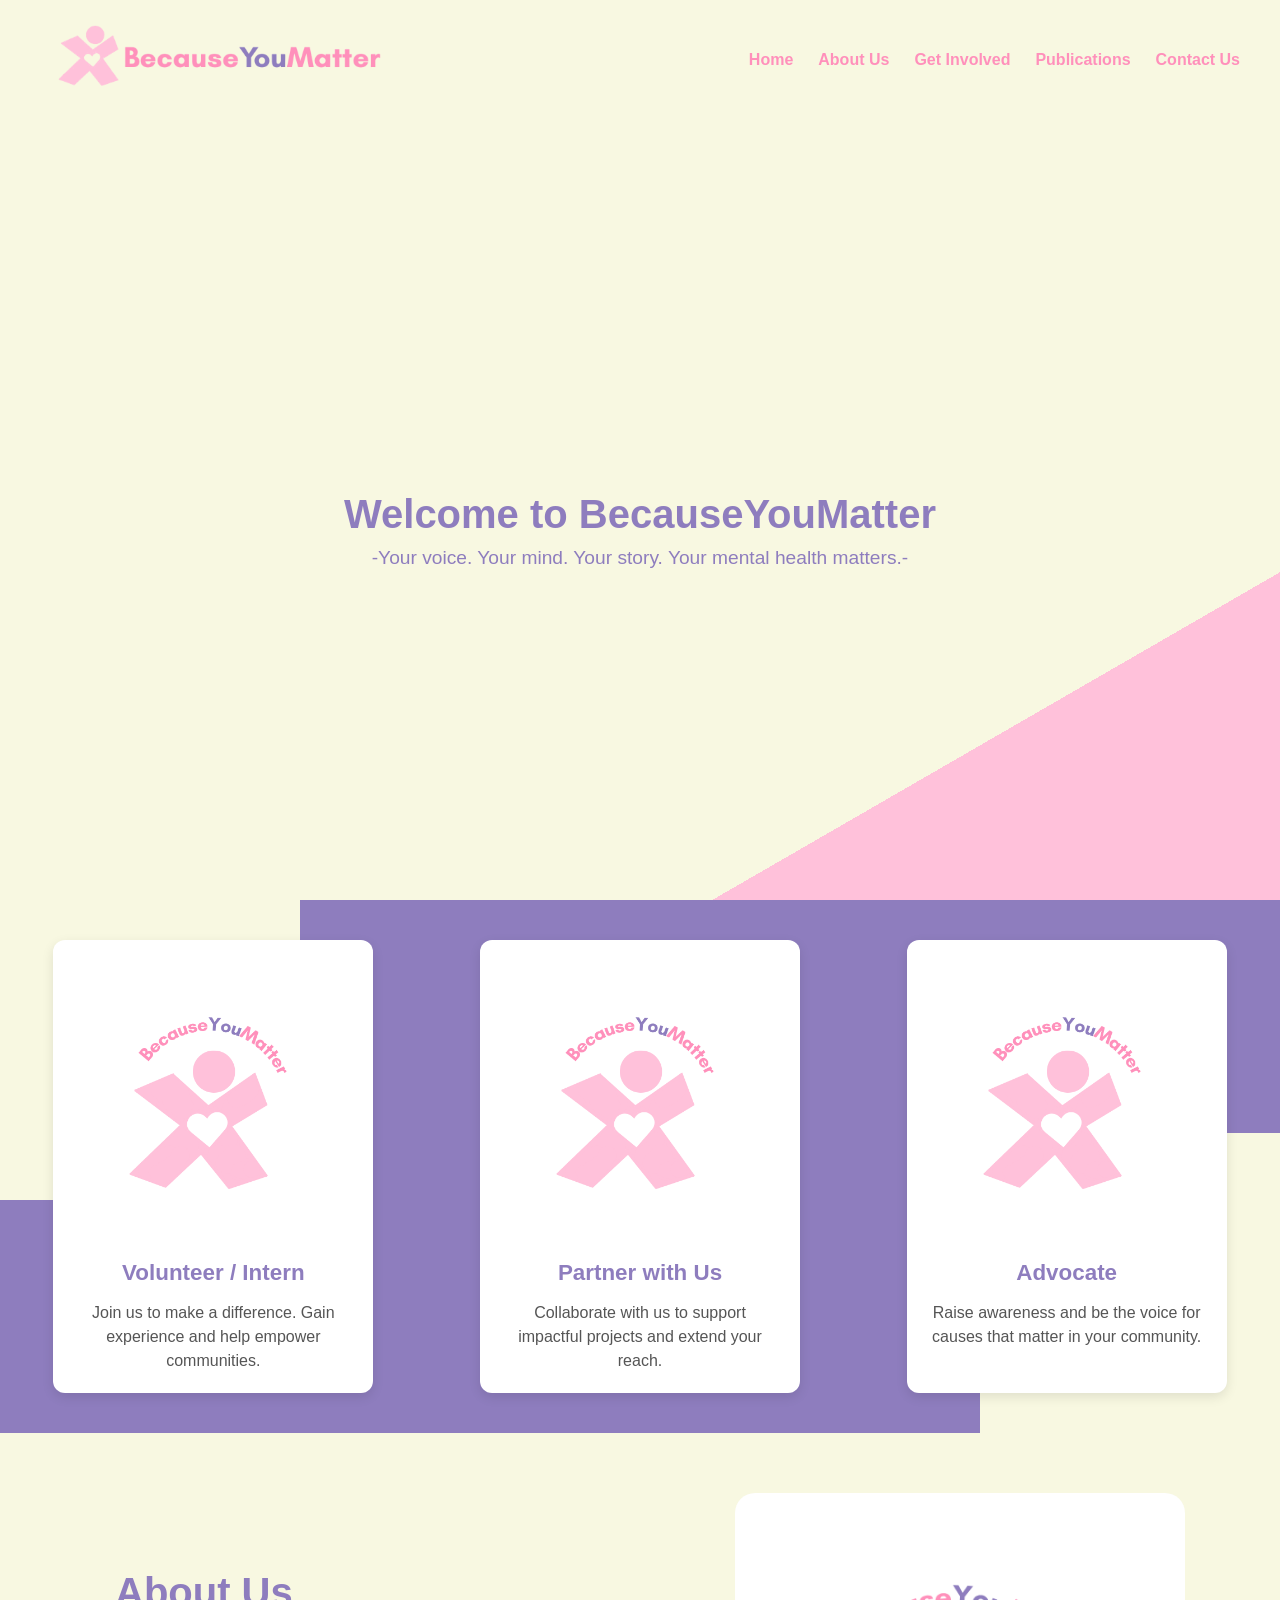
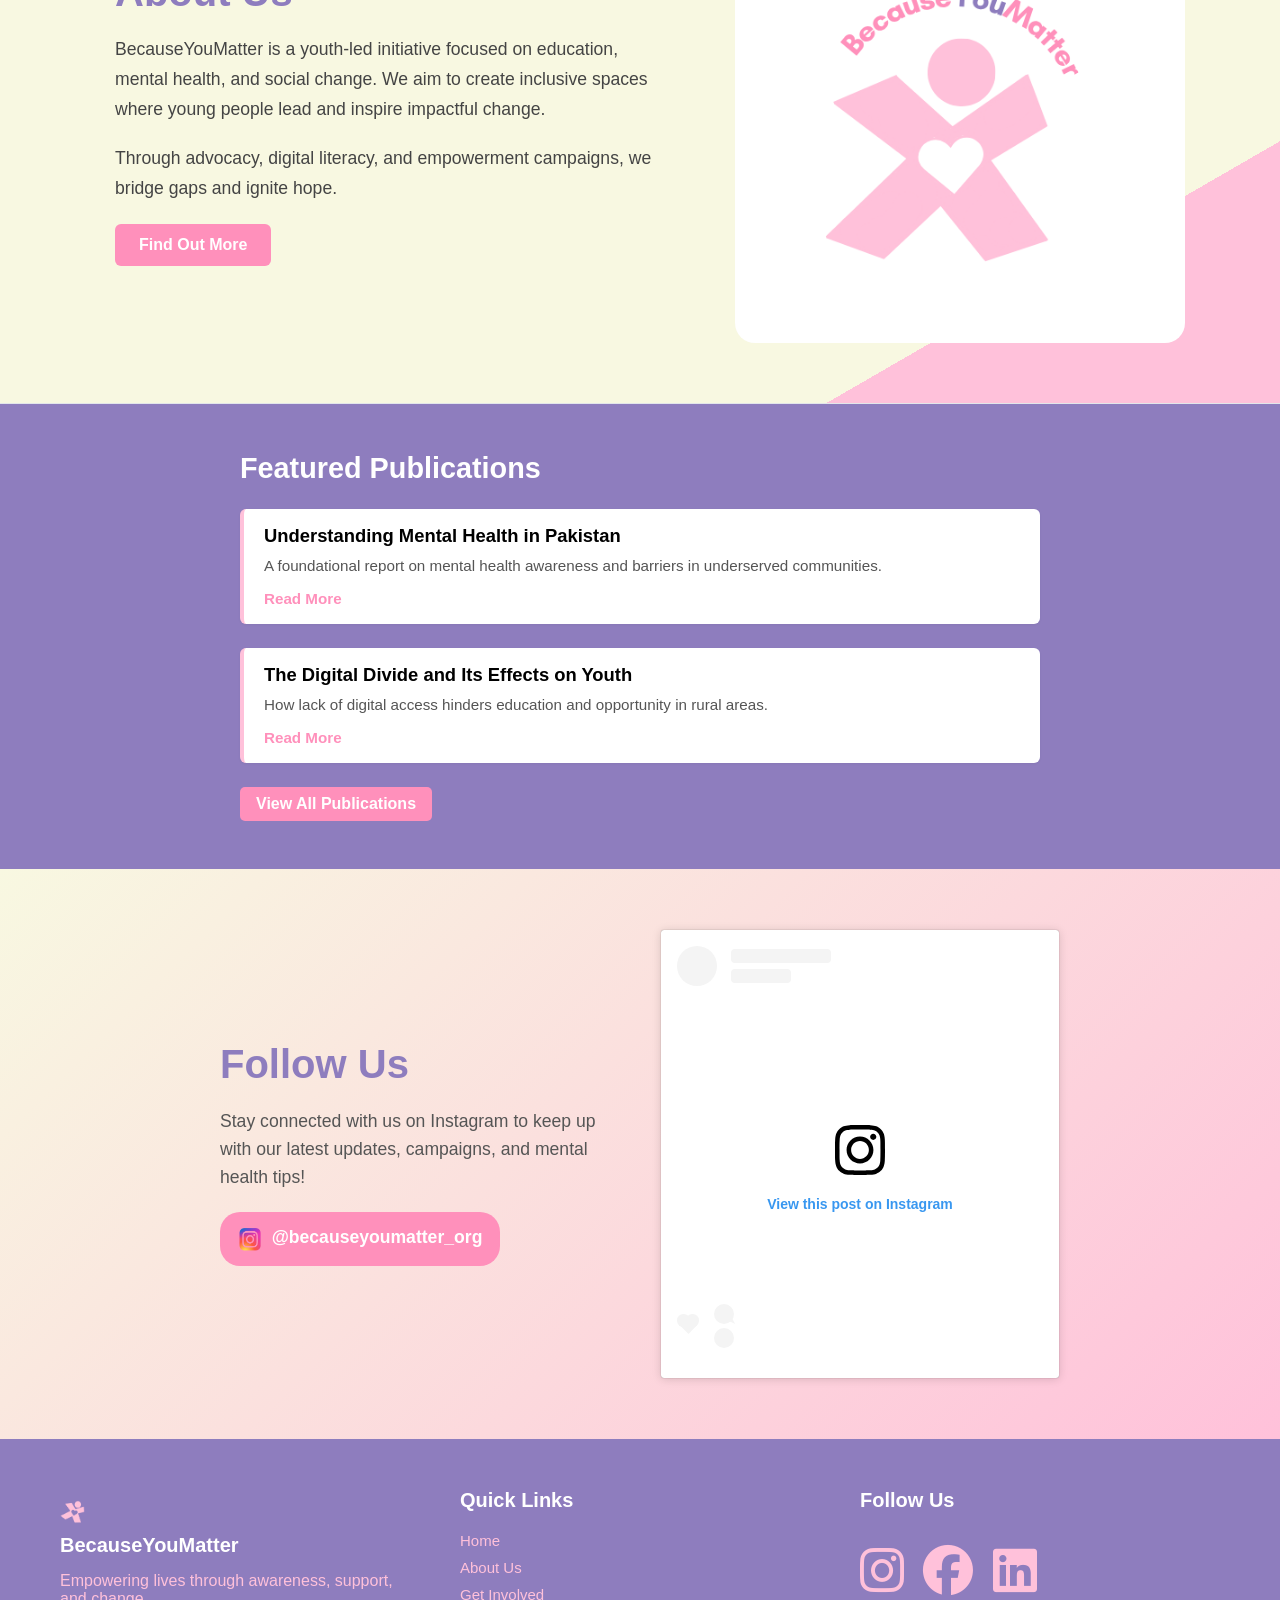
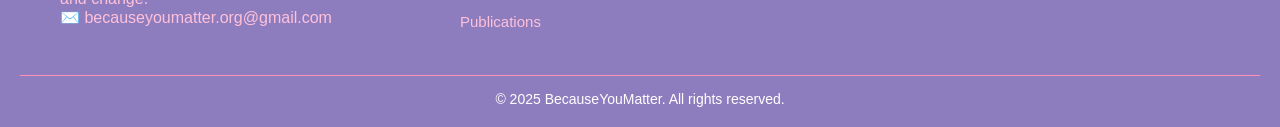
==== index.html @ 03baeff0 "Update index.html" ====
<!DOCTYPE html>
<html lang="en">
<head>
  <meta charset="UTF-8" />
  <meta name="viewport" content="width=device-width, initial-scale=1.0" />
  <title>BecauseYouMatter</title>
  <link rel="stylesheet" href="style.css" />
  <link rel="icon" href="/images/BYM_icon_final.png" type="image/x-icon" />
  <link rel="stylesheet" href="responsive.css" />
  <meta name="description" content="BecauseYouMatter is a youth-led initiative empowering mental health and social change." />
  <meta name="keywords" content="mental health, youth empowerment, social change, Pakistan, NGO" />

  <style>
    /* Add smooth scroll */
    html {
      scroll-behavior: smooth;
    }
  </style>
  <link
  rel="stylesheet"
  href="https://cdnjs.cloudflare.com/ajax/libs/font-awesome/6.5.0/css/all.min.css"
/>
</head>
<body>

  <!-- Wrapper for gradient -->
  <div class="gradient-wrapper" id="home">
    <header class="header">
      <div class="logo-container">
        <img src="/images/BYM_final_logo.png" alt="Logo" />
      </div>
      <nav class="nav-links">
        <a href="#home">Home</a>
        <a href="#about-us">About Us</a>
        <a href="#get-involved">Get Involved</a>
        <a href="#publications">Publications</a>
        <a href="#contact-us">Contact Us</a>
      </nav>
    </header>

    <!-- Hero Section -->
    <section class="hero">
      <div class="hero-content">
        <h1>Welcome to BecauseYouMatter</h1>
        <p>-Your voice. Your mind. Your story. Your mental health matters.-</p>
      </div>
    </section>
  </div>

  <!-- Get Involved Section (was separate pages) -->
  <section class="services" id="get-involved">
    <a href="#volunteer" class="service-card-link">
      <div class="service-card">
        <img src="/images/BYM_icon_final.png" alt="Volunteer/Intern" />
        <h3>Volunteer / Intern</h3>
        <p>Join us to make a difference. Gain experience and help empower communities.</p>
      </div>
    </a>

    <a href="#partner" class="service-card-link">
      <div class="service-card">
        <img src="/images/BYM_icon_final.png" alt="Partner with us" />
        <h3>Partner with Us</h3>
        <p>Collaborate with us to support impactful projects and extend your reach.</p>
      </div>
    </a>

    <a href="#advocate" class="service-card-link">
      <div class="service-card">
        <img src="/images/BYM_icon_final.png" alt="Advocate" />
        <h3>Advocate</h3>
        <p>Raise awareness and be the voice for causes that matter in your community.</p>
      </div>
    </a>
  </section>

  <!-- About Us Section -->
  <section class="about-us" id="about-us">
    <div class="about-left">
      <h2>About Us</h2>
      <p>
        BecauseYouMatter is a youth-led initiative focused on education, mental health, and social change. 
        We aim to create inclusive spaces where young people lead and inspire impactful change.
      </p>
      <p>
        Through advocacy, digital literacy, and empowerment campaigns, we bridge gaps and ignite hope.
      </p>
      <a href="#more" class="btn">Find Out More</a>
    </div>
    <div class="about-right">
      <img src="/images/BYM_icon_final.png" alt="BYM Logo" />
    </div>
  </section>

<section id="publications" class="home-publications">
  <h2 class="section-title-left">Featured Publications</h2>
  <ul class="publication-list-home">
    <li class="publication-item">
      <h3 class="pub-title">Understanding Mental Health in Pakistan</h3>
      <p class="pub-description">A foundational report on mental health awareness and barriers in underserved communities.</p>
      <a href="#" class="pub-link">Read More</a>
    </li>
    <li class="publication-item">
      <h3 class="pub-title">The Digital Divide and Its Effects on Youth</h3>
      <p class="pub-description">How lack of digital access hinders education and opportunity in rural areas.</p>
      <a href="#" class="pub-link">Read More</a>
    </li>
  </ul>

  <div class="view-all-container-left">
    <a href="publications.html" class="view-all-button">View All Publications</a>
  </div>
</section>

  
<!-- Follow Us Section -->
<section class="follow-us-section">
  <div class="follow-us-content">
    <div class="follow-text">
      <h2>Follow Us</h2>
      <p>Stay connected with us on Instagram to keep up with our latest updates, campaigns, and mental health tips!</p>
      <a href="https://www.instagram.com/becauseyoumatter_org/?utm_source=ig_web_button_share_sheet" target="_blank" rel="noopener noreferrer" class="follow-btn">
        <img src="/images/Screenshot 2025-05-28 024604-Photoroom.png" alt="Instagram Icon" class="insta-icon" />
        @becauseyoumatter_org

      </a>
    </div>

    <div class="instagram-embed-container" style="text-align:center;">
      <blockquote class="instagram-media" 
        data-instgrm-permalink="https://www.instagram.com/p/DAtzGYZsuBQ/?utm_source=ig_embed&amp;utm_campaign=loading" 
        data-instgrm-version="14" 
        style="background:#FFF; border:0; border-radius:3px; box-shadow:0 0 1px 0 rgba(0,0,0,0.5),0 1px 10px 0 rgba(0,0,0,0.15); margin: 1px auto; max-width:540px; min-width:326px; padding:0; width:99.375%; width:-webkit-calc(100% - 2px); width:calc(100% - 2px);">
        <div style="padding:16px;"> 
          <a href="https://www.instagram.com/p/DKQIpjKI0gk/" 
            style="background:#FFFFFF; line-height:0; padding:0; text-align:center; text-decoration:none; width:100%;" 
            target="_blank"> 
            <div style="display: flex; flex-direction: row; align-items: center;"> 
              <div style="background-color: #F4F4F4; border-radius: 50%; flex-grow: 0; height: 40px; margin-right: 14px; width: 40px;"></div> 
              <div style="display: flex; flex-direction: column; flex-grow: 1; justify-content: center;"> 
                <div style="background-color: #F4F4F4; border-radius: 4px; flex-grow: 0; height: 14px; margin-bottom: 6px; width: 100px;"></div> 
                <div style="background-color: #F4F4F4; border-radius: 4px; flex-grow: 0; height: 14px; width: 60px;"></div>
              </div>
            </div>
            <div style="padding: 19% 0;"></div> 
            <div style="display:block; height:50px; margin:0 auto 12px; width:50px;">
              <svg width="50px" height="50px" viewBox="0 0 60 60" version="1.1" xmlns="https://www.w3.org/2000/svg" xmlns:xlink="https://www.w3.org/1999/xlink">
                <g stroke="none" stroke-width="1" fill="none" fill-rule="evenodd">
                  <g transform="translate(-511.000000, -20.000000)" fill="#000000">
                    <g>
                      <path d="M556.869,30.41 C554.814,30.41 553.148,32.076 553.148,34.131 C553.148,36.186 554.814,37.852 556.869,37.852 C558.924,37.852 560.59,36.186 560.59,34.131 C560.59,32.076 558.924,30.41 556.869,30.41 M541,60.657 C535.114,60.657 530.342,55.887 530.342,50 C530.342,44.114 535.114,39.342 541,39.342 C546.887,39.342 551.658,44.114 551.658,50 C551.658,55.887 546.887,60.657 541,60.657 M541,33.886 C532.1,33.886 524.886,41.1 524.886,50 C524.886,58.899 532.1,66.113 541,66.113 C549.9,66.113 557.115,58.899 557.115,50 C557.115,41.1 549.9,33.886 541,33.886 M565.378,62.101 C565.244,65.022 564.756,66.606 564.346,67.663 C563.803,69.06 563.154,70.057 562.106,71.106 C561.058,72.155 560.06,72.803 558.662,73.347 C557.607,73.757 556.021,74.244 553.102,74.378 C549.944,74.521 548.997,74.552 541,74.552 C533.003,74.552 532.056,74.521 528.898,74.378 C525.979,74.244 524.393,73.757 523.338,73.347 C521.94,72.803 520.942,72.155 519.894,71.106 C518.846,70.057 518.197,69.06 517.654,67.663 C517.244,66.606 516.755,65.022 516.623,62.101 C516.479,58.943 516.448,57.996 516.448,50 C516.448,42.003 516.479,41.056 516.623,37.899 C516.755,34.978 517.244,33.391 517.654,32.338 C518.197,30.938 518.846,29.942 519.894,28.894 C520.942,27.846 521.94,27.196 523.338,26.654 C524.393,26.244 525.979,25.756 528.898,25.623 C532.057,25.479 533.004,25.448 541,25.448 C548.997,25.448 549.943,25.479 553.102,25.623 C556.021,25.756 557.607,26.244 558.662,26.654 C560.06,27.196 561.058,27.846 562.106,28.894 C563.154,29.942 563.803,30.938 564.346,32.338 C564.756,33.391 565.244,34.978 565.378,37.899 C565.522,41.056 565.552,42.003 565.552,50 C565.552,57.996 565.522,58.943 565.378,62.101 M570.82,37.631 C570.674,34.438 570.167,32.258 569.425,30.349 C568.659,28.377 567.633,26.702 565.965,25.035 C564.297,23.368 562.623,22.342 560.652,21.575 C558.743,20.834 556.562,20.326 553.369,20.18 C550.169,20.033 549.148,20 541,20 C532.853,20 531.831,20.033 528.631,20.18 C525.438,20.326 523.257,20.834 521.349,21.575 C519.376,22.342 517.703,23.368 516.035,25.035 C514.368,26.702 513.342,28.377 512.574,30.349 C511.834,32.258 511.326,34.438 511.181,37.631 C511.035,40.831 511,41.851 511,50 C511,58.147 511.035,59.17 511.181,62.369 C511.326,65.562 511.834,67.743 512.574,69.651 C513.342,71.625 514.368,73.296 516.035,74.965 C517.703,76.634 519.376,77.658 521.349,78.425 C523.257,79.167 525.438,79.673 528.631,79.82 C531.831,79.965 532.853,80.001 541,80.001 C549.148,80.001 550.169,79.965 553.369,79.82 C556.562,79.673 558.743,79.167 560.652,78.425 C562.623,77.658 564.297,76.634 565.965,74.965 C567.633,73.296 568.659,71.625 569.425,69.651 C570.167,67.743 570.674,65.562 570.82,62.369 C570.966,59.17 571,58.147 571,50 C571,41.851 570.966,40.831 570.82,37.631"></path>
                    </g>
                  </g>
                </g>
              </svg>
            </div>
            <div style="padding-top: 8px;"> 
              <div style="color:#3897f0; font-family:Arial,sans-serif; font-size:14px; font-style:normal; font-weight:550; line-height:18px;">View this post on Instagram</div>
            </div>
            <div style="padding: 12.5% 0;"></div> 
            <div style="display: flex; flex-direction: row; margin-bottom: 14px; align-items: center;">
              <div> 
                <div style="background-color: #F4F4F4; border-radius: 50%; height: 12.5px; width: 12.5px; transform: translateX(0px) translateY(7px);"></div> 
                <div style="background-color: #F4F4F4; height: 12.5px; transform: rotate(-45deg) translateX(3px) translateY(1px); width: 12.5px; flex-grow: 0; margin-right: 14px; margin-left: 2px;"></div> 
                <div style="background-color: #F4F4F4; border-radius: 50%; height: 12.5px; width: 12.5px; transform: translateX(9px) translateY(-18px);"></div>
              </div>
              <div style="margin-left: 8px;"> 
                <div style="background-color: #F4F4F4; border-radius: 50%; flex-grow: 0; height: 20px; width: 20px;"></div> 
                <div style="width: 0; height: 0; border-top: 2px solid transparent; border-left: 6px solid #f4f4f4; border-bottom: 2px solid transparent; transform: translateX(16px) translateY(-4px) rotate(45deg);"></div> 
                <div style="background-color: #F4F4F4; border-radius: 50%; flex-grow: 0; height: 20px; width: 20px;"></div>
              </div>
            </div>
          </a> 
        </div>
      </blockquote> 
      <script async src="//www.instagram.com/embed.js"></script>
    </div>
  </div>
</section>

<footer class="site-footer" id="contact-us">
  <div class="footer-content">
    
    <!-- Info + Logo Section -->
    <div class="footer-info">
      <img src="/images/bym simp-Photoroom.png" alt="BYM Footer Logo" class="footer-logo-small" />
      <h3>BecauseYouMatter</h3>
      <p>Empowering lives through awareness, support, and change.</p>
      <p>✉️ becauseyoumatter.org@gmail.com</p>
    </div>

    <!-- Quick Links -->
    <div class="footer-links">
      <h3>Quick Links</h3>
      <ul>
        <li><a href="#home">Home</a></li>
        <li><a href="#about-us">About Us</a></li>
        <li><a href="#get-involved">Get Involved</a></li>
        <li><a href="#publications">Publications</a></li>
      </ul>
    </div>

    <!-- Social Links -->
    <div class="footer-social">
      <h3>Follow Us</h3>
      <a href="#"><i class="fab fa-instagram"></i></a>
      <a href="#"><i class="fab fa-facebook"></i></a>
      <a href="#"><i class="fab fa-linkedin"></i></a> <!-- LinkedIn added -->
    </div>
  </div>

  <div class="footer-bottom">
    &copy; 2025 BecauseYouMatter. All rights reserved.
  </div>
</footer>



</body>
</html>
---- style.css ----
/* Reset + base */
* {
  margin: 0;
  padding: 0;
  box-sizing: border-box;
}

body {
  font-family: Arial, sans-serif;
  background-color: #fff;
  color: #333;
  overflow-x: hidden;
}

.gradient-wrapper {
  width: 100vw;
  height: 100vh;       /* full viewport height */
  background: linear-gradient(
    150deg,
    #F8F8E1 80%,
    #FFC1DA 20%
  );
  display: flex;
  flex-direction: column;
}

.header {
  height: 120px;
  display: flex;
  justify-content: space-between;
  align-items: center;
  padding: 0 40px;
  color: white;
  flex-shrink: 0;      /* prevent shrinking */
}

.hero {
  flex: 1;             /* fill remaining space */
  padding: 60px 40px;
  color: #8E7DBE;
  text-align: center;
  display: flex;
  flex-direction: column;
  justify-content: center;
  align-items: center;
}

/* Logo */
.logo-container img {
  height: 350px;
  width: auto;
}

/* Nav */
.nav-links {
  display: flex;
  gap: 25px;
}

.nav-links a {
  text-decoration: none;
  color:  #FF90BB;
  font-weight: 600;
  font-size: 1rem;
  transition: color 0.3s, text-shadow 0.3s;
}

.nav-links a:hover {
  color: #8E7DBE;
}

/* Hero Section */
.hero {
  flex: 1;
  padding: 60px 40px 20px; /* Reduced bottom padding */
  color: #8E7DBE;
  text-align: center;
  display: flex;
  flex-direction: column;
  justify-content: center;
  align-items: center;
  margin-bottom: 0;
}

.hero h1 {
  font-size: 2.5rem;
  margin-bottom: 10px; /* Reduced */
}

.hero p {
  font-size: 1.2rem;
  color: #8E7DBE;
  margin-bottom: 0; /* Removed bottom margin */
}

.services {
  display: flex;
  justify-content: space-between;
  gap: 40px;
  padding: 40px 20px;
  flex-wrap: wrap;
  position: relative;
  overflow: hidden;
  background:
    linear-gradient(135deg, #F8F8E1 0 85%, transparent 0) top left,
    linear-gradient(-45deg, #F8F8E1 0 85%, transparent 0) bottom right,
    #8E7DBE;
  background-repeat: no-repeat;
  background-position: top left, bottom right;
  background-size: 300px 300px;
}

.service-card {
  flex: 1;
  min-width: 220px;
  max-width: 320px; /* reduced from 400px */
  background-color: #fff;
  border-radius: 12px;
  box-shadow: 0 4px 12px rgba(0,0,0,0.1);
  text-align: center;
  padding: 20px 20px; /* reduced padding */
  display: flex;
  flex-direction: column;
  align-items: center;
  transition: transform 0.3s;
}

.service-card img {
  height: 280px; /* reduced from 350px */
  width: 280px;
  object-fit: cover;
  margin-bottom: 20px;
}


.service-card:hover {
  transform: translateY(-5px);
}


.service-card h3 {
  color: #8E7DBE;
  font-size: 1.4rem;
  margin-bottom: 15px;
}

.service-card p {
  color: #555;
  font-size: 1rem;
  line-height: 1.5;
}

.service-card-link {
  flex: 1;
  min-width: 250px;
  max-width: 400px;
  text-decoration: none;
  color: inherit;
  display: flex;           /* Allow flex for spacing */
  justify-content: center; /* Center the card inside */
  cursor: pointer;
  transition: transform 0.3s;
}

/* Hover effect applied to link wrapper, affecting child card */
.service-card-link:hover .service-card {
  transform: translateY(-5px);
}

.about-us {
  display: flex;
  background: linear-gradient(
    150deg,
    #F8F8E1 80%,
    #FFC1DA 20%
  );
  padding: 60px 40px;
  min-height: 500px;      /* Fix container height */
  align-items: center;
  justify-content: center;
  gap: 40px;              /* space between left and right */
}

.about-left {
  flex: 1;
  min-width: 300px;
  padding: 20px;
}

.about-left {
  max-width: 600px;
  display: flex;
  flex-direction: column;
  justify-content: center; /* vertical center inside left */
}

.about-left h2 {
  color: #8E7DBE;
  font-size: 2.5rem;
  margin-bottom: 20px;
}

.about-left p {
  color: #444;
  font-size: 1.1rem;
  line-height: 1.7;
  margin-bottom: 20px;
}

.btn {
  display: inline-block;
  background-color: #FF90BB;
  color: white;
  padding: 12px 24px;
  border-radius: 6px;
  text-decoration: none;
  font-weight: 600;
  transition: background-color 0.3s ease;
  max-width: 180px;
  text-align: center;
  width: fit-content;

}

.btn:hover {
  background-color: #8E7DBE;
}

.about-right {
  display: flex;
  justify-content: center;
  align-items: center;
  overflow: hidden;
  max-width: 500px;
  flex-shrink: 0;       /* prevent shrinking */
  position: relative;
}

.about-right img {
  max-height: 450px;  /* control image max height */
  width: auto;
  border-radius: 20px;
  object-fit: contain;
}

.follow-us-section {
  background: linear-gradient(135deg, #F8F8E1, #FFC1DA);
  padding: 60px 30px;
  display: flex;
  justify-content: center;
  align-items: center;
  text-align: center;
}

.follow-us-content {
  display: flex;
  gap: 40px;
  max-width: 1000px;
  width: 100%;
  flex-wrap: wrap;
  justify-content: center;
  align-items: center;
  min-height: 300px;
}

.follow-text {
  flex: 1;
  max-width: 400px;
  text-align: left;
  display: flex;
  flex-direction: column;
  justify-content: center;
}

.instagram-embed-container {
  flex: 1;
  max-width: 400px;
  display: flex;
  justify-content: center;
  align-items: center;
}


.follow-text h2 {
  font-size: 2.5rem;
  color: #8E7DBE;
  margin-bottom: 20px;
}

.follow-text p {
  font-size: 1.1rem;
  color: #555;
  margin-bottom: 20px;
  line-height: 1.6;
}

.follow-btn {
  display: inline-flex;
  background-color: #FF90BB;
  color: white;
  border-radius: 20px;
  text-decoration: none;
  font-weight: 600;
  transition: background-color 0.3s;
  font-size: 1.1rem;
  max-width: 280px;
  width: auto;
  padding: 15px 24px;
  text-align: center;
  justify-content: center;
}

.follow-btn:hover {
  background-color: #8E7DBE;
}

.insta-icon {
  width: 24px;
  height: 24px;
  margin-right: 10px;
}

.follow-embed {
  flex: 1;
  max-width: 500px;
  width: 100%;
}

/* Responsive Layout */
@media (max-width: 800px) {
  .follow-us-content {
    flex-direction: column;
    align-items: center;
  }

  .follow-text, .follow-embed {
    max-width: 100%;
    text-align: center;
  }

  .follow-btn {
    justify-content: center;
  }
}



@media (max-width: 800px) {
  .follow-us {
    flex-direction: column;
  }
  .follow-left, .follow-right {
    width: 100%;
    max-width: none;
  }
  .follow-right iframe {
    max-width: 100%;
    height: 400px;
  }
}


@media (max-width: 800px) {
  .about-us {
    flex-direction: column;
  }
  .about-right, .about-left {
    width: 100%;
    max-width: none;
  }
  .about-right img {
    width: 100%;
    max-width: 400px;
  }
}

/* ==== Home Publications Section (Left-Aligned) ==== */
.home-publications {
  padding: 3rem 2rem;
  border-top: 1px solid #e2e6ea;
  background:  #8E7DBE;
}

.section-title-left {
  font-size: 1.8rem;
  font-weight: 700;
  color: #ffffff;
  margin-bottom: 1.5rem;
  text-align: left;
  max-width: 800px;
  margin-left: auto;
  margin-right: auto;
}

.publication-list-home {
  list-style: none;
  padding: 0;
  margin: 0 auto;
  max-width: 800px;
}

.publication-item {
  background: #ffffff;
  border-left: 4px solid #FFC1DA;
  padding: 1rem 1.25rem;
  margin-bottom: 1.5rem;
  border-radius: 6px;
  box-shadow: 0 1px 3px rgba(0,0,0,0.05);
}

.pub-title {
  margin: 0;
  font-size: 1.15rem;
  color: #000000;
}

.pub-description {
  margin: 0.5rem 0 0.75rem;
  color: #555;
  font-size: 0.95rem;
  line-height: 1.5;
}

.pub-link {
  color: #FF90BB;
  font-weight: 600;
  text-decoration: none;
  font-size: 0.95rem;
}

.pub-link:hover {
  text-decoration: underline;
}

.view-all-container-left {
  margin-top: 1.5rem;
  max-width: 800px;
  margin-left: auto;
  margin-right: auto;
  text-align: left;
}

.view-all-button {
  display: inline-block;
  padding: 8px 16px;
  background-color: #FF90BB;
  color: #fff;
  border-radius: 5px;
  font-weight: 600;
  text-decoration: none;
  transition: background-color 0.3s ease;
}

.view-all-button:hover {
  background-color: #FFC1DA;
}

.site-footer {
  background-color: #8E7DBE;
  color: #ffffff;
  padding: 40px 20px 20px;
  font-family: 'Segoe UI', sans-serif;
}
.site-footer {
  background-color: #8E7DBE;
  color: #ffffff;
  padding: 40px 20px 20px;
  font-family: 'Segoe UI', sans-serif;
}

.footer-content {
  display: flex;
  flex-wrap: wrap;
  justify-content: space-between;
  max-width: 1200px;
  margin: auto;
  color: #FFC1DA;
}

.footer-info,
.footer-links,
.footer-social {
  flex: 1 1 250px;
  margin: 10px 20px;
}

.footer-info h3,
.footer-links h3,
.footer-social h3 {
  margin-bottom: 15px;
  font-size: 20px;
  color: #ffffff;
}

/* All footer links normal */
.site-footer a {
  font-size: 15px;
  color: #FFC1DA;
  line-height: 1.8;
  text-decoration: none;
}

/* Hover effect with white underline */
.site-footer a:hover {
  color: #FFC1DA;
  text-decoration-color: #ffffff;
}

.footer-links ul {
  list-style: none;
  padding: 0;
}

.footer-social a {
  font-size: 50px;
  margin-right: 15px;
  color: #FFC1DA;
  text-decoration: none;
}

.footer-social a:hover {
  color: #FFC1DA;
  text-decoration: underline;
  text-decoration-color: #ffffff;
}

/* Footer logo/icon styling */
.footer-logo-small {
  height: 25px;
  margin: 10px 0;
  display: block;
}

.footer-bottom {
  text-align: center;
  border-top: 1px solid #FF90BB;
  margin-top: 30px;
  padding-top: 15px;
  font-size: 14px;
  color: #ffffff;
}
---- responsive.css ----
/* responsive.css */

/* For tablets and small desktops */
@media (max-width: 900px) {
  .header {
    flex-wrap: wrap;
  }

  .nav-links {
    flex-wrap: wrap;
    gap: 1rem;
  }

  .services {
    flex-direction: column;
    align-items: center;
  }

  .service-card-link {
    max-width: 100%;
    margin-bottom: 1.5rem;
  }

  .about-us {
    flex-direction: column;
    padding: 2rem;
  }

  .about-left, .about-right {
    flex: 1 1 100%;
    margin-bottom: 2rem;
  }

  .publication-list-home {
    flex-direction: column;
    align-items: center;
  }

  .publication-item {
    max-width: 100%;
    margin-bottom: 2rem;
  }

  .follow-us-section {
    flex-direction: column;
    padding: 2rem;
  }

  .instagram-embed-container {
    max-width: 100%;
    width: 100%;
  }
}

/* For mobile phones */
@media (max-width: 480px) {
  .header {
    flex-direction: column;
    align-items: flex-start;
  }

  .nav-links {
    flex-direction: column;
    gap: 0.75rem;
    width: 100%;
  }

  .nav-links a {
    font-size: 1.1rem;
  }

  .hero-content h1 {
    font-size: 2rem;
  }

  .hero-content p {
    font-size: 1rem;
  }

  .btn,
  .view-all-button,
  .follow-btn {
    font-size: 1rem;
    padding: 0.6rem 1rem;
  }
}

/* Hero section responsiveness */
@media (max-width: 900px) {
  .hero {
    display: flex;
    flex-direction: column;
    align-items: center;
    text-align: center;
    padding: 2rem 1rem;
  }

  .hero-content {
    max-width: 100%;
    margin-bottom: 2rem;
  }

  .hero-content h1 {
    font-size: 2.5rem; /* adjust as needed */
  }

  .hero-content p {
    font-size: 1.1rem; /* adjust as needed */
  }

  .hero-image {
    max-width: 100%;
    height: auto;
  }
}

@media (max-width: 480px) {
  .hero-content h1 {
    font-size: 2rem;
  }

  .hero-content p {
    font-size: 1rem;
  }
}
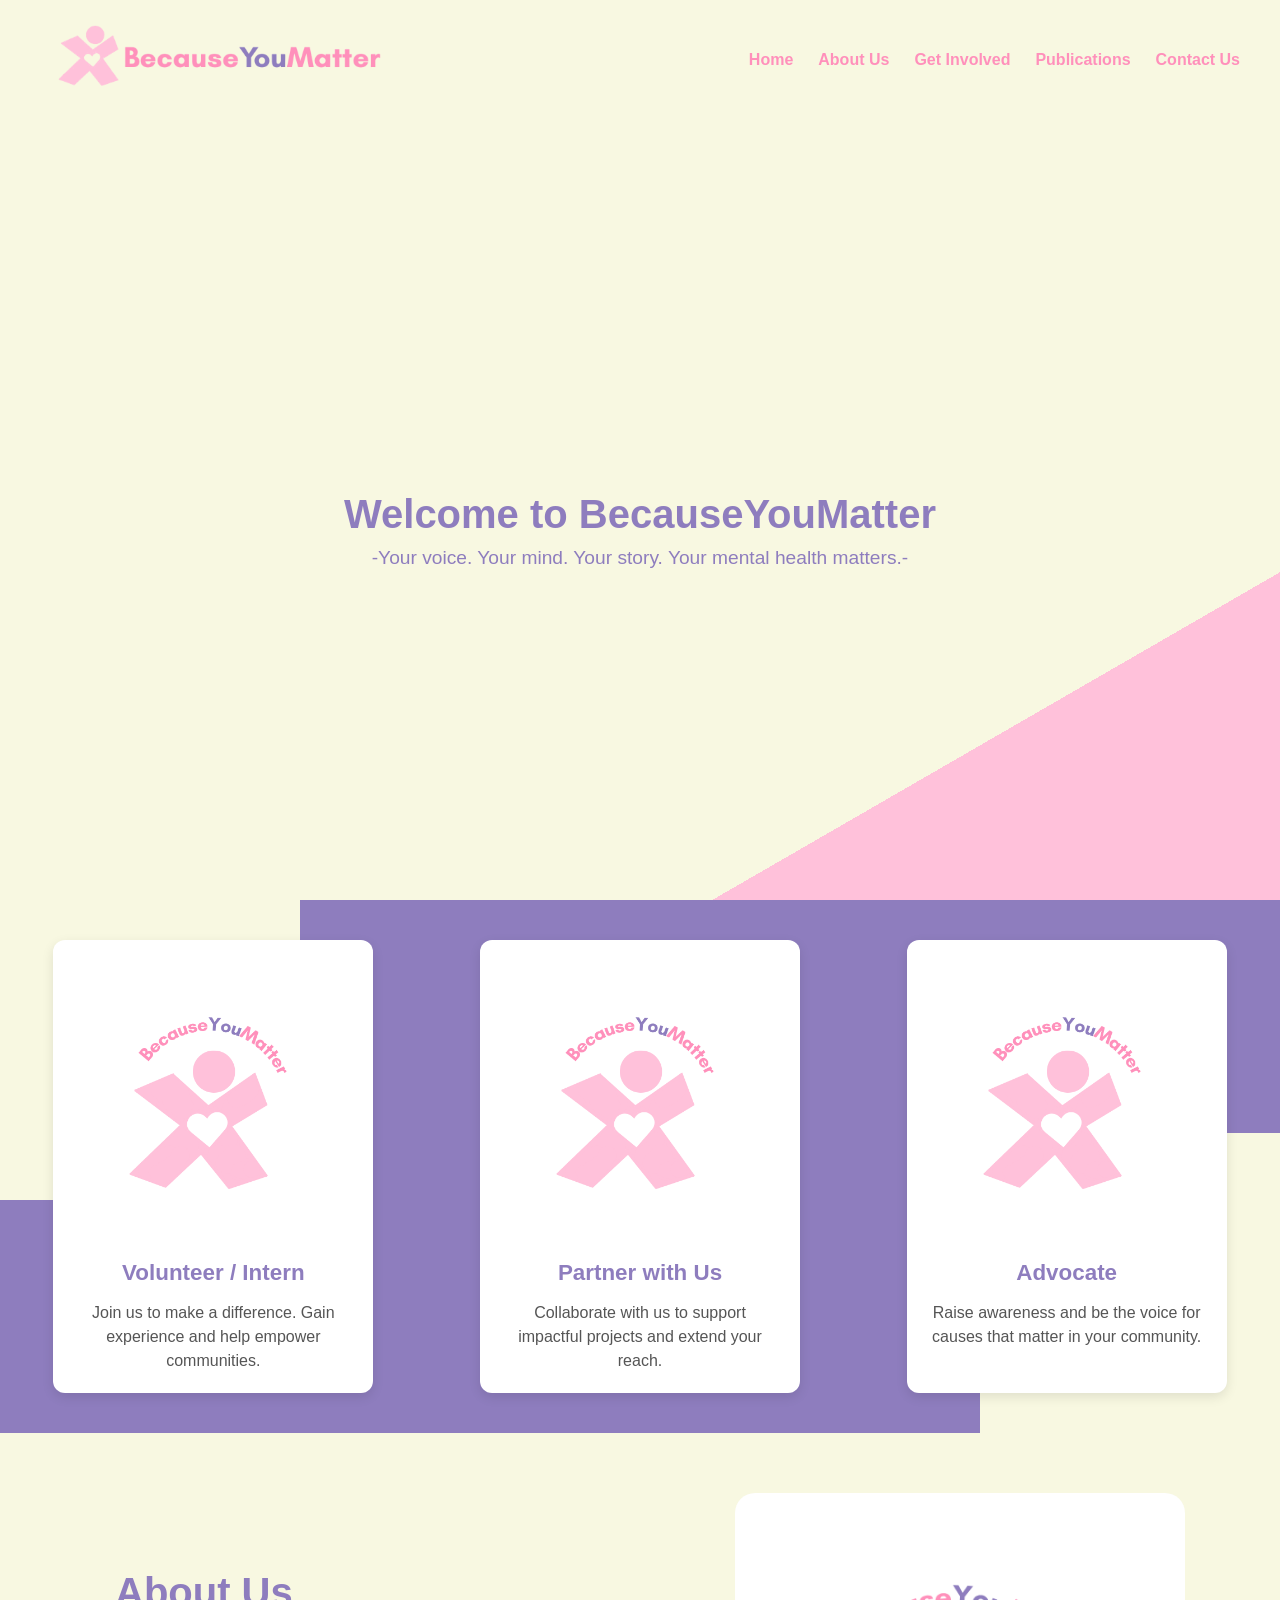
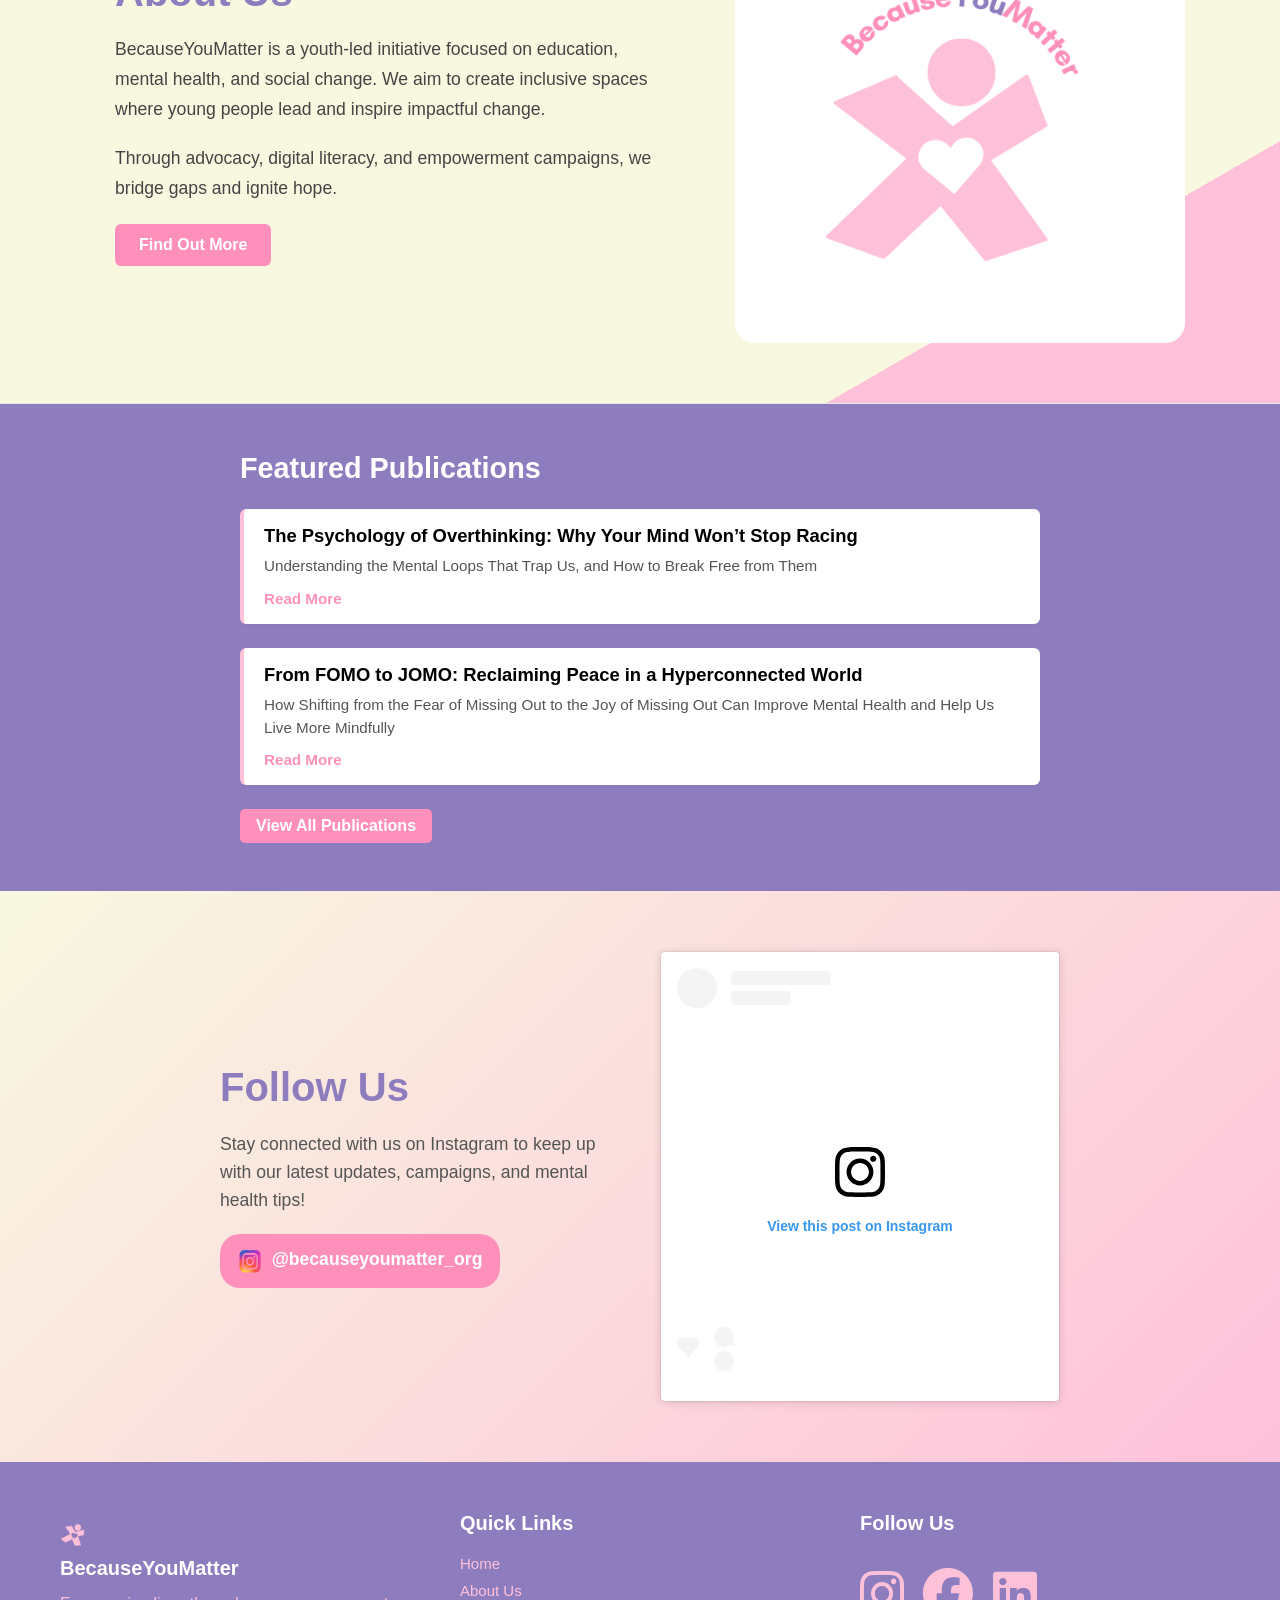
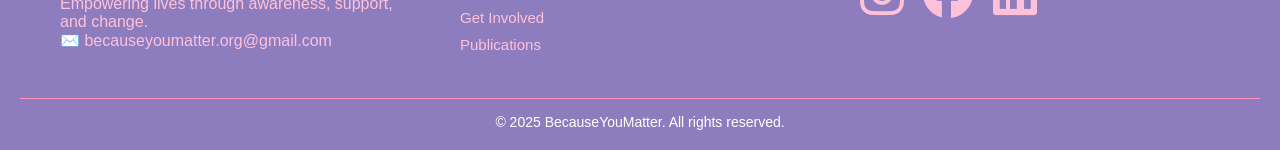
==== commit 0fea96ce: "Update index.html" ====
--- a/index.html
+++ b/index.html
@@ -5,7 +5,7 @@
   <meta name="viewport" content="width=device-width, initial-scale=1.0" />
   <title>BecauseYouMatter</title>
   <link rel="stylesheet" href="style.css" />
-  <link rel="icon" href="/images/BYM_icon_final.png" type="image/x-icon" />
+  <link rel="icon" href="./images/BYM_icon_final.png" type="image/x-icon" />
   <link rel="stylesheet" href="responsive.css" />
   <meta name="description" content="BecauseYouMatter is a youth-led initiative empowering mental health and social change." />
   <meta name="keywords" content="mental health, youth empowerment, social change, Pakistan, NGO" />
@@ -27,7 +27,7 @@
   <div class="gradient-wrapper" id="home">
     <header class="header">
       <div class="logo-container">
-        <img src="/images/BYM_final_logo.png" alt="Logo" />
+        <img src="./images/BYM_final_logo.png" alt="Logo" />
       </div>
       <nav class="nav-links">
         <a href="#home">Home</a>
@@ -51,7 +51,7 @@
   <section class="services" id="get-involved">
     <a href="#volunteer" class="service-card-link">
       <div class="service-card">
-        <img src="/images/BYM_icon_final.png" alt="Volunteer/Intern" />
+        <img src="./images/BYM_icon_final.png" alt="Volunteer/Intern" />
         <h3>Volunteer / Intern</h3>
         <p>Join us to make a difference. Gain experience and help empower communities.</p>
       </div>
@@ -59,7 +59,7 @@
 
     <a href="#partner" class="service-card-link">
       <div class="service-card">
-        <img src="/images/BYM_icon_final.png" alt="Partner with us" />
+        <img src="./images/BYM_icon_final.png" alt="Partner with us" />
         <h3>Partner with Us</h3>
         <p>Collaborate with us to support impactful projects and extend your reach.</p>
       </div>
@@ -67,7 +67,7 @@
 
     <a href="#advocate" class="service-card-link">
       <div class="service-card">
-        <img src="/images/BYM_icon_final.png" alt="Advocate" />
+        <img src="./images/BYM_icon_final.png" alt="Advocate" />
         <h3>Advocate</h3>
         <p>Raise awareness and be the voice for causes that matter in your community.</p>
       </div>
@@ -88,7 +88,7 @@
       <a href="#more" class="btn">Find Out More</a>
     </div>
     <div class="about-right">
-      <img src="/images/BYM_icon_final.png" alt="BYM Logo" />
+      <img src="./images/BYM_icon_final.png" alt="BYM Logo" />
     </div>
   </section>
 
@@ -96,19 +96,20 @@
   <h2 class="section-title-left">Featured Publications</h2>
   <ul class="publication-list-home">
     <li class="publication-item">
-      <h3 class="pub-title">Understanding Mental Health in Pakistan</h3>
-      <p class="pub-description">A foundational report on mental health awareness and barriers in underserved communities.</p>
-      <a href="#" class="pub-link">Read More</a>
+      <h3 class="pub-title">The Psychology of Overthinking: Why Your Mind Won’t Stop Racing</h3>
+      <p class="pub-description">Understanding the Mental Loops That Trap Us, and How to Break Free from Them
+</p>
+      <a href="https://becauseyoumatterorg.substack.com/p/the-psychology-of-overthinking-why" class="pub-link">Read More</a>
     </li>
     <li class="publication-item">
-      <h3 class="pub-title">The Digital Divide and Its Effects on Youth</h3>
-      <p class="pub-description">How lack of digital access hinders education and opportunity in rural areas.</p>
-      <a href="#" class="pub-link">Read More</a>
+      <h3 class="pub-title">From FOMO to JOMO: Reclaiming Peace in a Hyperconnected World</h3>
+      <p class="pub-description">How Shifting from the Fear of Missing Out to the Joy of Missing Out Can Improve Mental Health and Help Us Live More Mindfully</p>
+      <a href="https://becauseyoumatterorg.substack.com/p/from-fomo-to-jomo-reclaiming-peace" class="pub-link">Read More</a>
     </li>
   </ul>
 
   <div class="view-all-container-left">
-    <a href="publications.html" class="view-all-button">View All Publications</a>
+    <a href="https://substack.com/@becauseyoumatterorg/notes" class="view-all-button">View All Publications</a>
   </div>
 </section>
 
@@ -120,7 +121,7 @@
       <h2>Follow Us</h2>
       <p>Stay connected with us on Instagram to keep up with our latest updates, campaigns, and mental health tips!</p>
       <a href="https://www.instagram.com/becauseyoumatter_org/?utm_source=ig_web_button_share_sheet" target="_blank" rel="noopener noreferrer" class="follow-btn">
-        <img src="/images/Screenshot 2025-05-28 024604-Photoroom.png" alt="Instagram Icon" class="insta-icon" />
+        <img src="./images/Screenshot 2025-05-28 024604-Photoroom.png" alt="Instagram Icon" class="insta-icon" />
         @becauseyoumatter_org
 
       </a>
@@ -128,7 +129,7 @@
 
     <div class="instagram-embed-container" style="text-align:center;">
       <blockquote class="instagram-media" 
-        data-instgrm-permalink="https://www.instagram.com/p/DAtzGYZsuBQ/?utm_source=ig_embed&amp;utm_campaign=loading" 
+        data-instgrm-permalink="https://www.instagram.com/p/DKQIpjKI0gk/" 
         data-instgrm-version="14" 
         style="background:#FFF; border:0; border-radius:3px; box-shadow:0 0 1px 0 rgba(0,0,0,0.5),0 1px 10px 0 rgba(0,0,0,0.15); margin: 1px auto; max-width:540px; min-width:326px; padding:0; width:99.375%; width:-webkit-calc(100% - 2px); width:calc(100% - 2px);">
         <div style="padding:16px;"> 
@@ -183,7 +184,7 @@
     
     <!-- Info + Logo Section -->
     <div class="footer-info">
-      <img src="/images/bym simp-Photoroom.png" alt="BYM Footer Logo" class="footer-logo-small" />
+      <img src="./images/bym simp-Photoroom.png" alt="BYM Footer Logo" class="footer-logo-small" />
       <h3>BecauseYouMatter</h3>
       <p>Empowering lives through awareness, support, and change.</p>
       <p>✉️ becauseyoumatter.org@gmail.com</p>
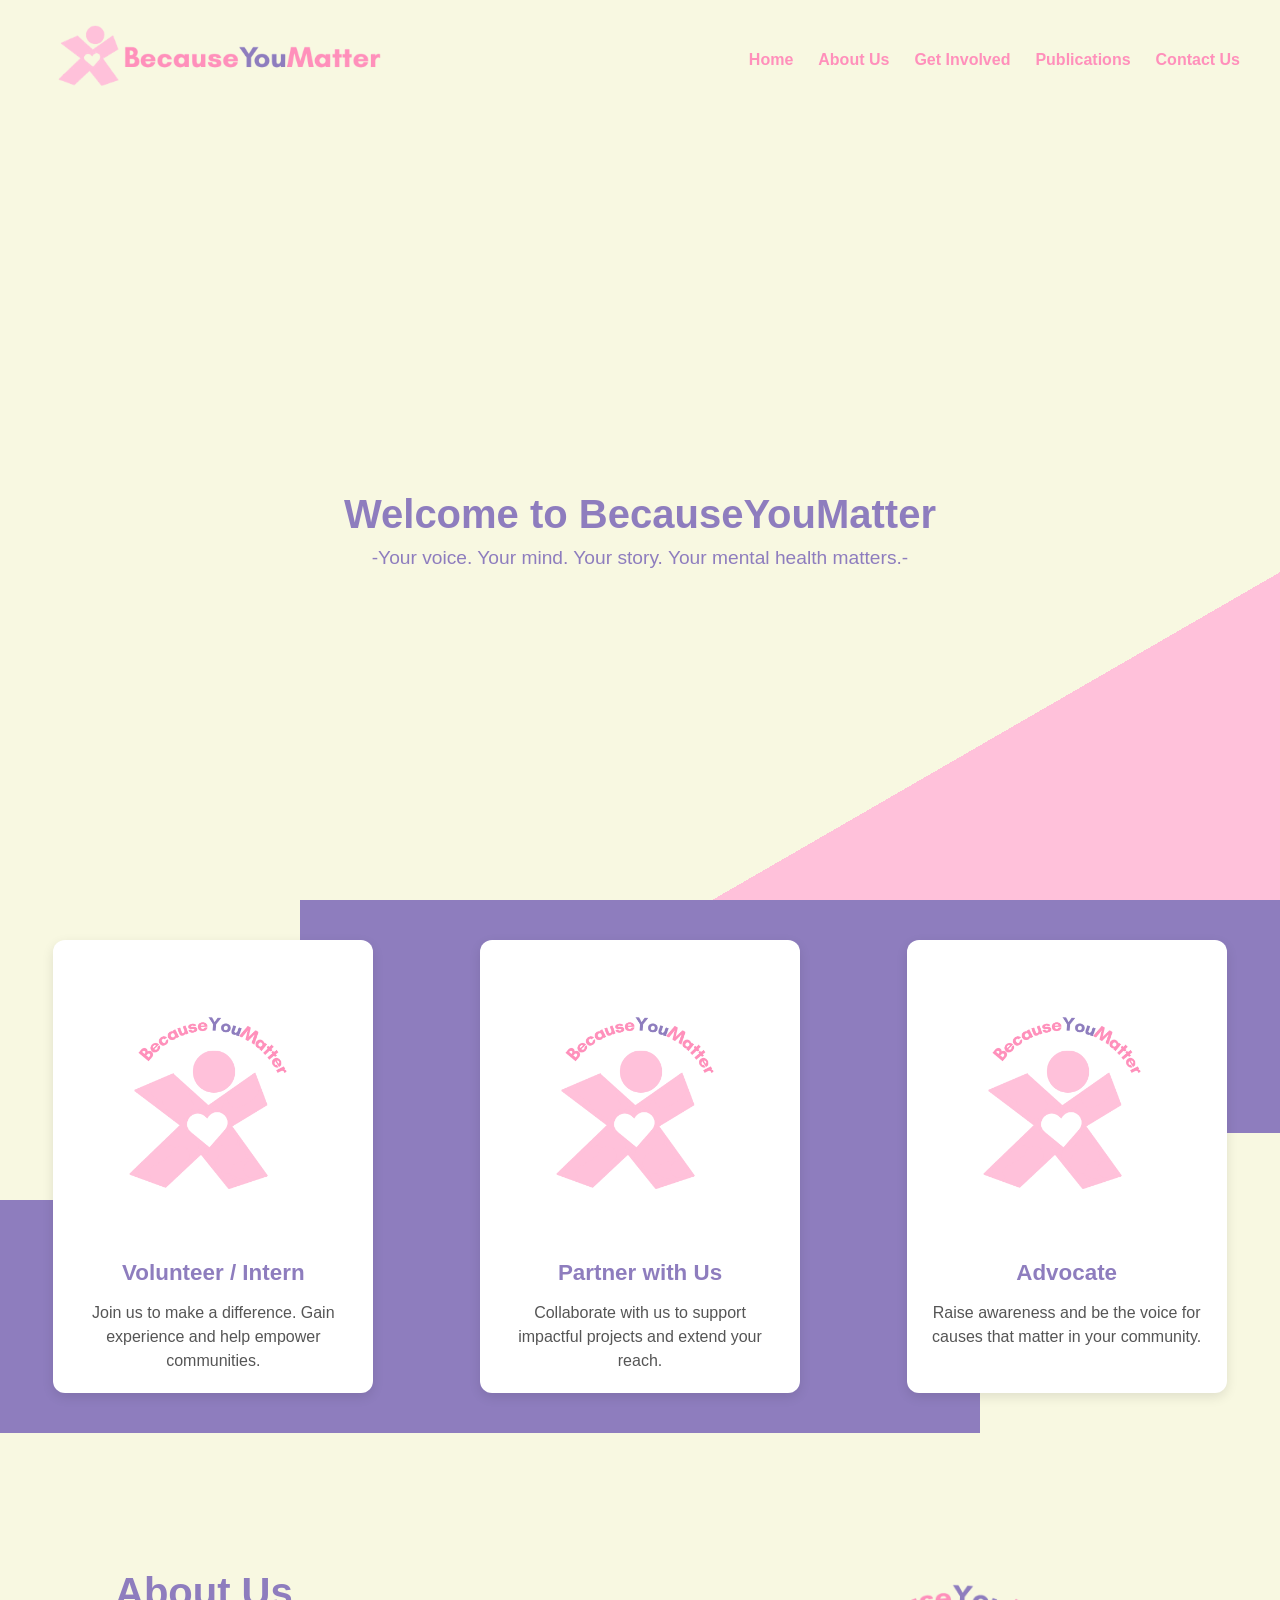
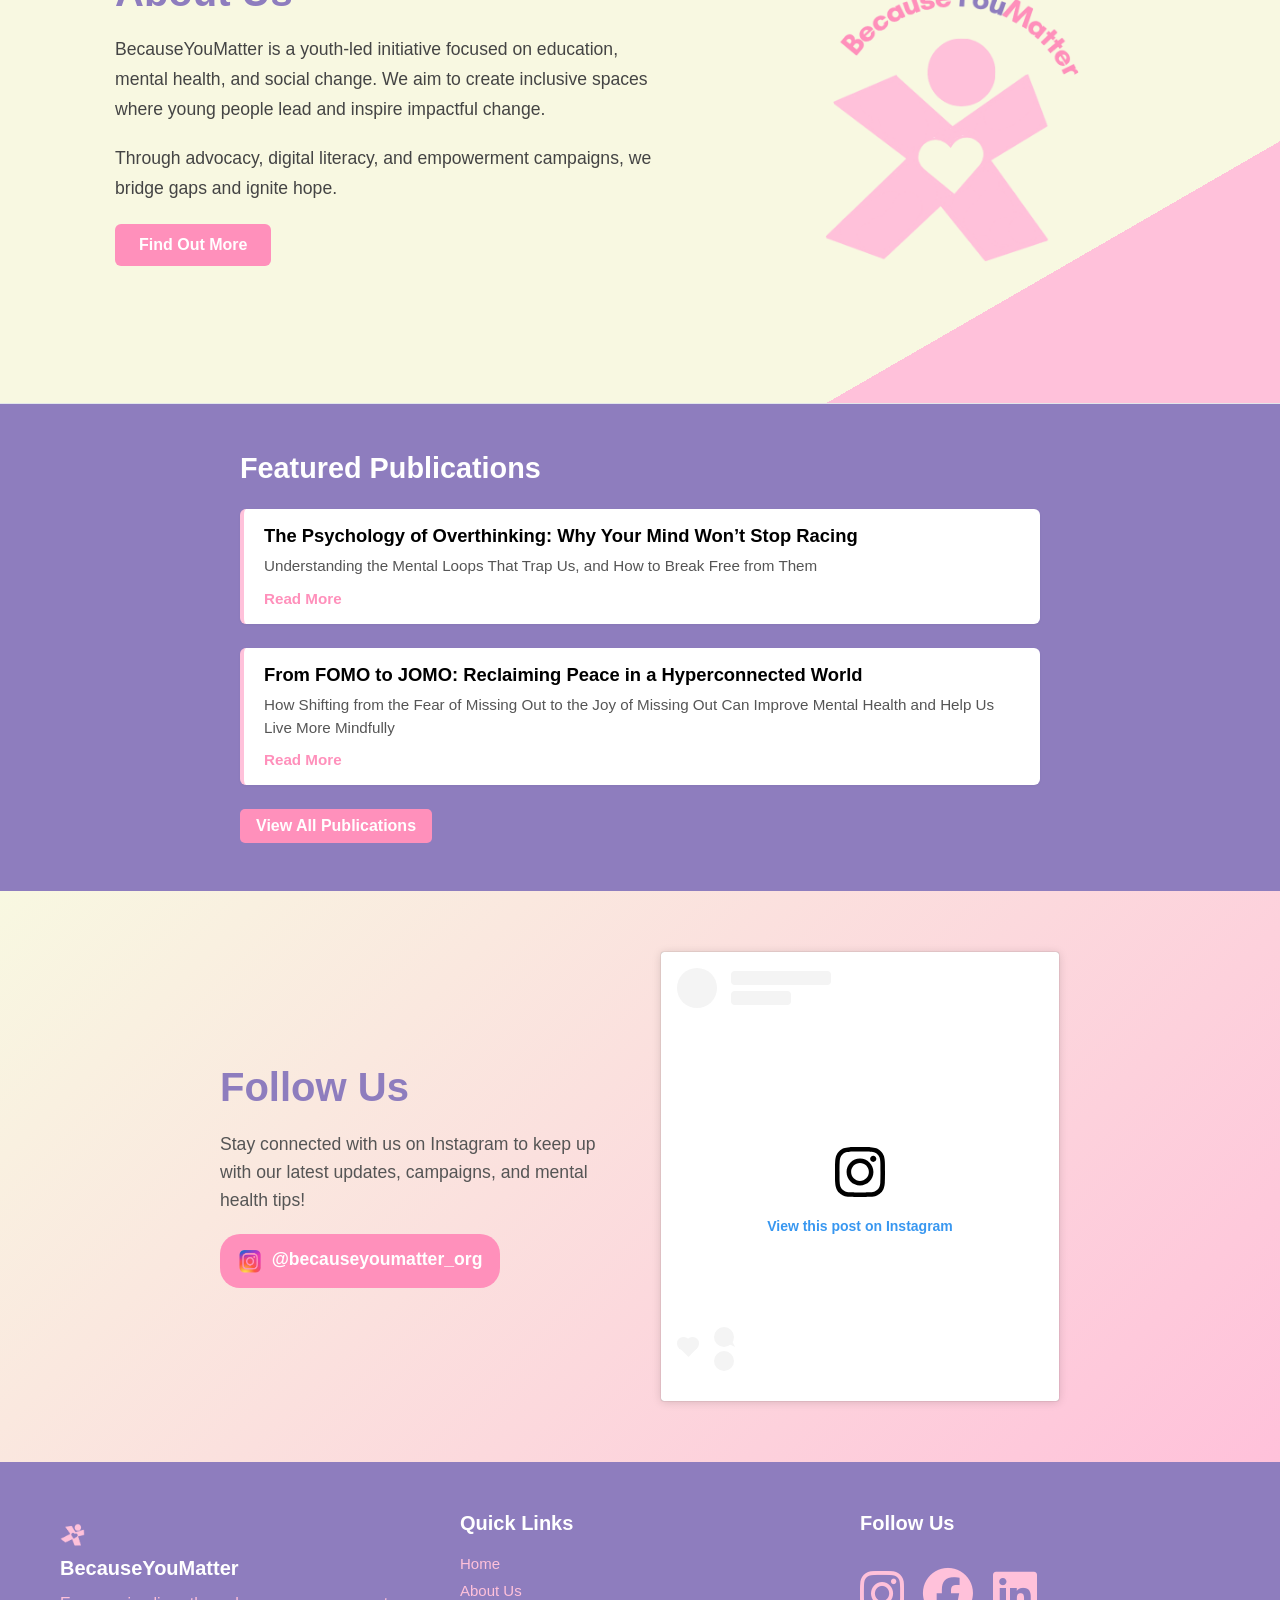
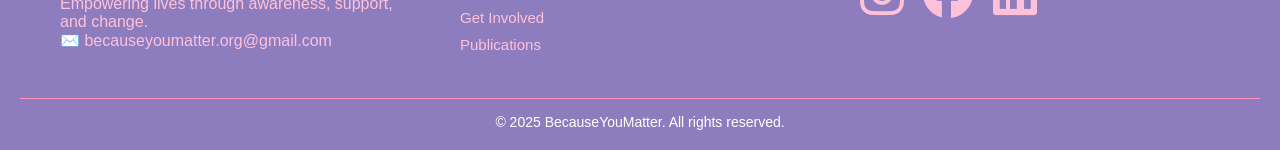
==== commit 5c8617fe: "Update index.html" ====
--- a/index.html
+++ b/index.html
@@ -5,7 +5,7 @@
   <meta name="viewport" content="width=device-width, initial-scale=1.0" />
   <title>BecauseYouMatter</title>
   <link rel="stylesheet" href="style.css" />
-  <link rel="icon" href="./images/BYM_icon_final.png" type="image/x-icon" />
+  <link rel="icon" href="./images/BYM_icon.png" type="image/x-icon" />
   <link rel="stylesheet" href="responsive.css" />
   <meta name="description" content="BecauseYouMatter is a youth-led initiative empowering mental health and social change." />
   <meta name="keywords" content="mental health, youth empowerment, social change, Pakistan, NGO" />
@@ -33,7 +33,7 @@
         <a href="#home">Home</a>
         <a href="#about-us">About Us</a>
         <a href="#get-involved">Get Involved</a>
-        <a href="#publications">Publications</a>
+        <a href="https://substack.com/@becauseyoumatterorg/notes" target="_blank">Publications</a>
         <a href="#contact-us">Contact Us</a>
       </nav>
     </header>
@@ -51,7 +51,7 @@
   <section class="services" id="get-involved">
     <a href="#volunteer" class="service-card-link">
       <div class="service-card">
-        <img src="./images/BYM_icon_final.png" alt="Volunteer/Intern" />
+        <img src="./images/BYM_icon.png" alt="Volunteer/Intern" />
         <h3>Volunteer / Intern</h3>
         <p>Join us to make a difference. Gain experience and help empower communities.</p>
       </div>
@@ -59,7 +59,7 @@
 
     <a href="#partner" class="service-card-link">
       <div class="service-card">
-        <img src="./images/BYM_icon_final.png" alt="Partner with us" />
+        <img src="./images/BYM_icon.png" alt="Partner with us" />
         <h3>Partner with Us</h3>
         <p>Collaborate with us to support impactful projects and extend your reach.</p>
       </div>
@@ -67,7 +67,7 @@
 
     <a href="#advocate" class="service-card-link">
       <div class="service-card">
-        <img src="./images/BYM_icon_final.png" alt="Advocate" />
+        <img src="./images/BYM_icon.png" alt="Advocate" />
         <h3>Advocate</h3>
         <p>Raise awareness and be the voice for causes that matter in your community.</p>
       </div>
@@ -88,7 +88,7 @@
       <a href="#more" class="btn">Find Out More</a>
     </div>
     <div class="about-right">
-      <img src="./images/BYM_icon_final.png" alt="BYM Logo" />
+      <img src="./images/BYM_icon.png" alt="BYM Logo" />
     </div>
   </section>
 
@@ -197,7 +197,7 @@
         <li><a href="#home">Home</a></li>
         <li><a href="#about-us">About Us</a></li>
         <li><a href="#get-involved">Get Involved</a></li>
-        <li><a href="#publications">Publications</a></li>
+        <a href="https://substack.com/@becauseyoumatterorg/notes" target="_blank">Publications</a>
       </ul>
     </div>
 
